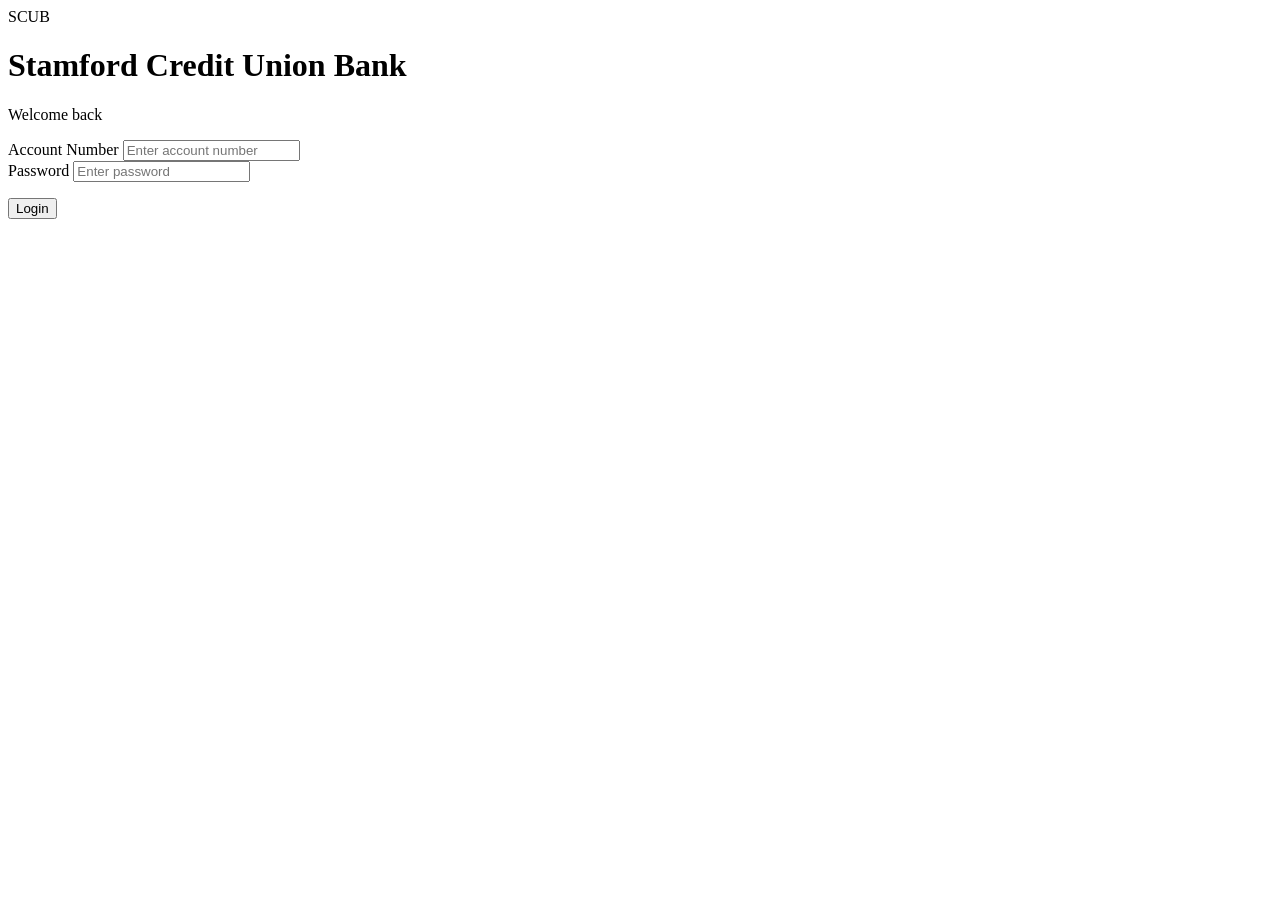
==== index.html @ eb4e6160 "Create index.html" ====
<!DOCTYPE html>
<html lang="en">

<head>
    <meta charset="UTF-8">

    <meta name="viewport"
          content="width=device-width,
          initial-scale=1.0,
          maximum-scale=1.0,
          user-scalable=no">

    <title>SCUB- Login</title>

    <link rel="stylesheet" href="Bank.css">
</head>

<body class="login-page">

    <div class="login-screen">

        <div class="logo">
            SCUB
        </div>

        <h1>Stamford Credit Union Bank</h1>

        <p class="welcome-text">
            Welcome back
        </p>

        <form id="loginForm">

            <div class="input-box">

                <label for="accountNumber">
                    Account Number
                </label>

                <input
                    type="tel"
                    id="accountNumber"
                    maxlength="10"
                    placeholder="Enter account number"
                    required
                >

            </div>


            <div class="input-box">

                <label for="password">
                    Password
                </label>

                <input
                    type="password"
                    id="password"
                    placeholder="Enter password"
                    required
                >

            </div>


            <p id="errorMessage"></p>


            <button
                type="submit"
                class="login-btn">

                Login

            </button>

        </form>

    </div>


    <script src="Bank.js"></script>

</body>

</html>
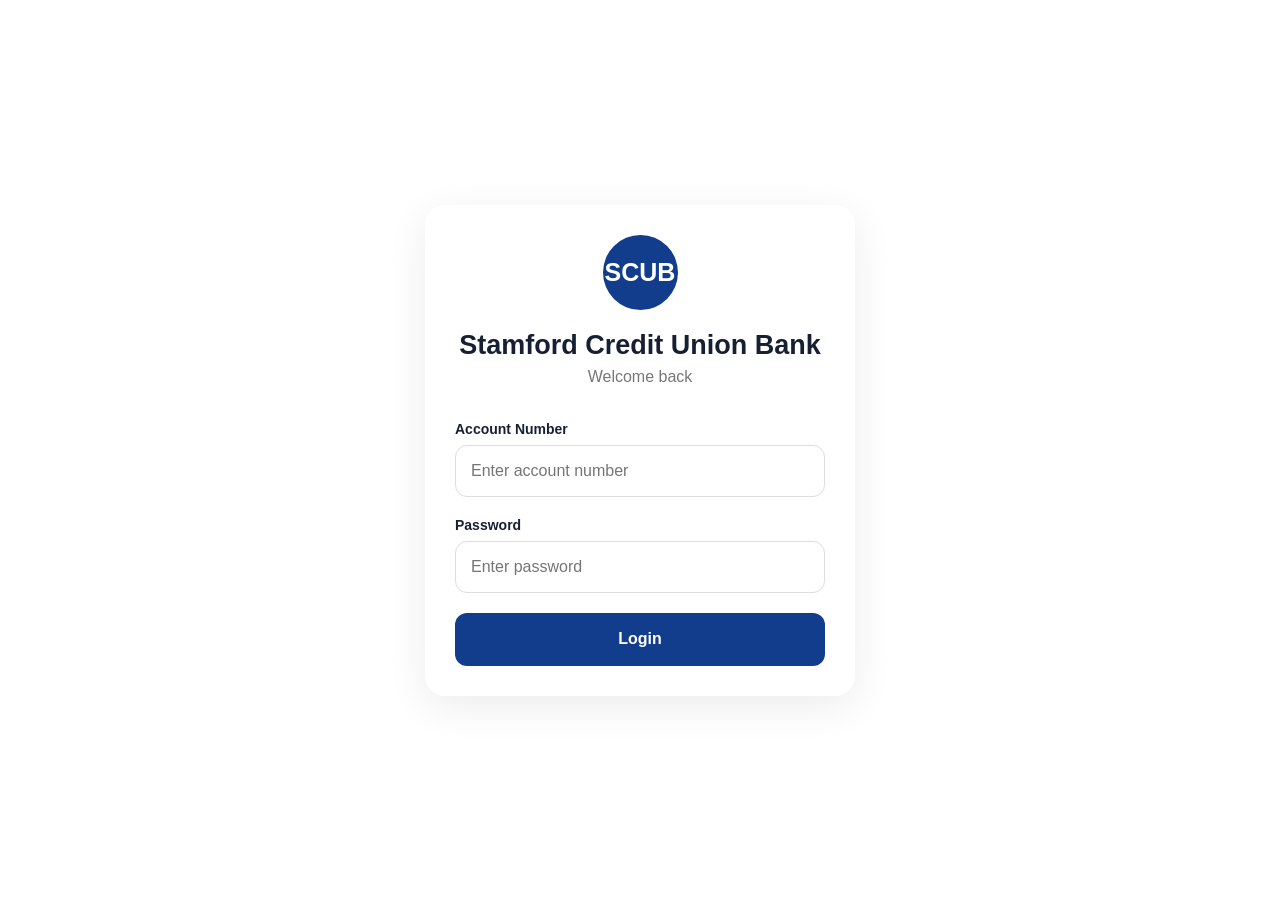
==== commit 230b14b1: "Update index.html" ====
--- a/index.html
+++ b/index.html
@@ -13,6 +13,7 @@
     <title>SCUB- Login</title>
 
     <link rel="stylesheet" href="Bank.css">
+    <link rel="stylesheet" href="dashboard.html">
 </head>
 
 <body class="login-page">
--- a/Bank.css
+++ b/Bank.css
@@ -0,0 +1,534 @@
+* {
+    margin: 0;
+    padding: 0;
+    box-sizing: border-box;
+    font-family: Arial, sans-serif;
+}
+
+body {
+    background:#FFFFFF;
+    color: #172033;
+}
+
+
+.login-page {
+    min-height: 100vh;
+
+    display: flex;
+    justify-content: center;
+    align-items: center;
+
+    padding: 20px;
+}
+
+.login-screen {
+    width: 100%;
+    max-width: 430px;
+}
+
+.logo {
+    width: 75px;
+    height: 75px;
+
+    border-radius: 50%;
+
+    background: #123c8c;
+    color: white;
+
+    display: flex;
+    justify-content: center;
+    align-items: center;
+
+    font-size: 25px;
+    font-weight: bold;
+
+    margin: 0 auto 20px;
+}
+
+.login-screen h1 {
+    text-align: center;
+    font-size: 27px;
+}
+
+.welcome-text {
+    text-align: center;
+
+    color: #777;
+
+    margin-top: 7px;
+    margin-bottom: 35px;
+}
+
+
+.input-box {
+    margin-bottom: 20px;
+}
+
+.input-box label {
+    display: block;
+
+    font-size: 14px;
+    font-weight: bold;
+
+    margin-bottom: 8px;
+}
+
+.input-box input {
+    width: 100%;
+    height: 52px;
+
+    border: 1px solid #ddd;
+    border-radius: 12px;
+
+    padding: 0 15px;
+
+    font-size: 16px;
+
+    outline: none;
+
+    background: white;
+}
+
+.input-box input:focus {
+    border-color: #123c8c;
+}
+
+
+.login-btn {
+    width: 100%;
+    height: 53px;
+
+    border: none;
+    border-radius: 12px;
+
+    background: #123c8c;
+    color: white;
+
+    font-size: 16px;
+    font-weight: bold;
+
+    cursor: pointer;
+}
+
+.login-btn:active {
+    transform: scale(0.98);
+}
+
+
+
+#errorMessage {
+    color: #e63946;
+
+    text-align: center;
+
+    margin-bottom: 15px;
+
+    font-size: 14px;
+}
+
+
+
+.demo-box {
+    background: #eaf1ff;
+
+    border-radius: 12px;
+
+    padding: 15px;
+
+    margin-top: 25px;
+
+    font-size: 13px;
+}
+
+.demo-box p {
+    margin-top: 5px;
+}
+
+.demo-text {
+    text-align: center;
+
+    color: #999;
+
+    font-size: 11px;
+
+    margin-top: 20px;
+}
+
+
+.dashboard-page {
+    min-height: 100vh;
+
+    padding-bottom: 80px;
+}
+
+
+
+.top-bar {
+    background: white;
+
+    padding: 20px;
+
+    display: flex;
+
+    justify-content: space-between;
+
+    align-items: center;
+}
+
+.small-text {
+    color: #888;
+
+    font-size: 13px;
+
+    margin-bottom: 4px;
+}
+
+.top-bar h2 {
+    font-size: 20px;
+}
+
+.profile {
+    width: 43px;
+    height: 43px;
+
+    border-radius: 50%;
+
+    background: #123c8c;
+    color: white;
+
+    display: flex;
+
+    align-items: center;
+    justify-content: center;
+
+    font-weight: bold;
+}
+
+
+
+.app-content {
+    padding: 20px;
+}
+
+
+/* BALANCE CARD */
+
+.balance-card {
+    background: #123c8c;
+
+    color: white;
+
+    border-radius: 20px;
+
+    padding: 25px;
+
+    box-shadow:
+        0 10px 25px
+        rgba(18, 60, 140, 0.2);
+}
+
+.balance-header {
+    display: flex;
+
+    justify-content: space-between;
+
+    align-items: center;
+
+    font-size: 14px;
+
+    opacity: 0.85;
+}
+
+.balance-header button {
+    background: none;
+
+    border: none;
+
+    color: white;
+
+    font-size: 18px;
+
+    cursor: pointer;
+}
+
+.balance-card h1 {
+    font-size: 32px;
+
+    margin: 15px 0 10px;
+}
+
+.balance-card p {
+    font-size: 13px;
+
+    opacity: 0.8;
+}
+
+
+/* =========================
+   QUICK ACTIONS
+========================= */
+
+.quick-actions {
+    background: white;
+
+    border-radius: 18px;
+
+    margin-top: 18px;
+
+    padding: 18px 10px;
+
+    display: grid;
+
+    grid-template-columns:
+        repeat(4, 1fr);
+
+    box-shadow:
+        0 4px 15px
+        rgba(0, 0, 0, 0.04);
+}
+
+.action {
+    text-align: center;
+
+    font-size: 12px;
+}
+
+.action-icon {
+    width: 45px;
+    height: 45px;
+
+    margin: auto;
+
+    margin-bottom: 8px;
+
+    border-radius: 50%;
+
+    background: #edf3ff;
+
+    color: #123c8c;
+
+    display: flex;
+
+    justify-content: center;
+
+    align-items: center;
+
+    font-size: 21px;
+}
+
+
+/* =========================
+   TRANSACTIONS
+========================= */
+
+.transactions {
+    margin-top: 25px;
+}
+
+.section-title {
+    display: flex;
+
+    justify-content: space-between;
+
+    align-items: center;
+
+    margin-bottom: 12px;
+}
+
+.section-title h2 {
+    font-size: 18px;
+}
+
+.section-title button {
+    border: none;
+
+    background: none;
+
+    color: #123c8c;
+
+    font-size: 13px;
+
+    cursor: pointer;
+}
+
+
+.transaction {
+    background: white;
+
+    padding: 16px 12px;
+
+    border-bottom:
+        1px solid #eee;
+
+    display: flex;
+
+    justify-content: space-between;
+
+    align-items: center;
+}
+
+.transaction:first-of-type {
+    border-radius:
+        15px 15px 0 0;
+}
+
+.transaction:last-child {
+    border-radius:
+        0 0 15px 15px;
+}
+
+
+.transaction-left {
+    display: flex;
+
+    align-items: center;
+
+    gap: 12px;
+}
+
+.transaction-left strong {
+    font-size: 14px;
+}
+
+.transaction-left p {
+    color: #999;
+
+    font-size: 11px;
+
+    margin-top: 5px;
+}
+
+
+/* TRANSACTION ICONS */
+
+.transaction-icon {
+    width: 38px;
+    height: 38px;
+
+    border-radius: 50%;
+
+    display: flex;
+
+    justify-content: center;
+
+    align-items: center;
+
+    font-weight: bold;
+}
+
+.income {
+    background: #e5f8ed;
+
+    color: #159447;
+}
+
+.expense {
+    background: #ffe9e9;
+
+    color: #e63946;
+}
+
+
+/* AMOUNTS */
+
+.credit {
+    color: #159447;
+
+    font-size: 13px;
+
+    font-weight: bold;
+}
+
+.debit {
+    color: #e63946;
+
+    font-size: 13px;
+
+    font-weight: bold;
+}
+
+
+/* =========================
+   BOTTOM NAVIGATION
+========================= */
+
+.bottom-nav {
+    position: fixed;
+
+    bottom: 0;
+
+    left: 0;
+
+    right: 0;
+
+    height: 68px;
+
+    background: white;
+
+    display: flex;
+
+    justify-content:
+        space-around;
+
+    align-items: center;
+
+    border-top:
+        1px solid #eee;
+
+    z-index: 100;
+}
+
+.nav-item {
+    text-align: center;
+
+    color: #999;
+
+    font-size: 10px;
+
+    cursor: pointer;
+}
+
+.nav-item span {
+    display: block;
+
+    font-size: 20px;
+
+    margin-bottom: 3px;
+}
+
+.nav-item p {
+    font-size: 10px;
+}
+
+.nav-item.active {
+    color: #123c8c;
+
+    font-weight: bold;
+}
+
+
+/* =========================
+   TABLET / LARGE SCREEN
+========================= */
+
+@media (min-width: 600px) {
+
+    .login-screen {
+        padding: 30px;
+
+        background: white;
+
+        border-radius: 20px;
+
+        box-shadow:
+            0 10px 40px
+            rgba(0, 0, 0, 0.08);
+    }
+
+    .app-content {
+        max-width: 600px;
+
+        margin: auto;
+    }
+
+}
